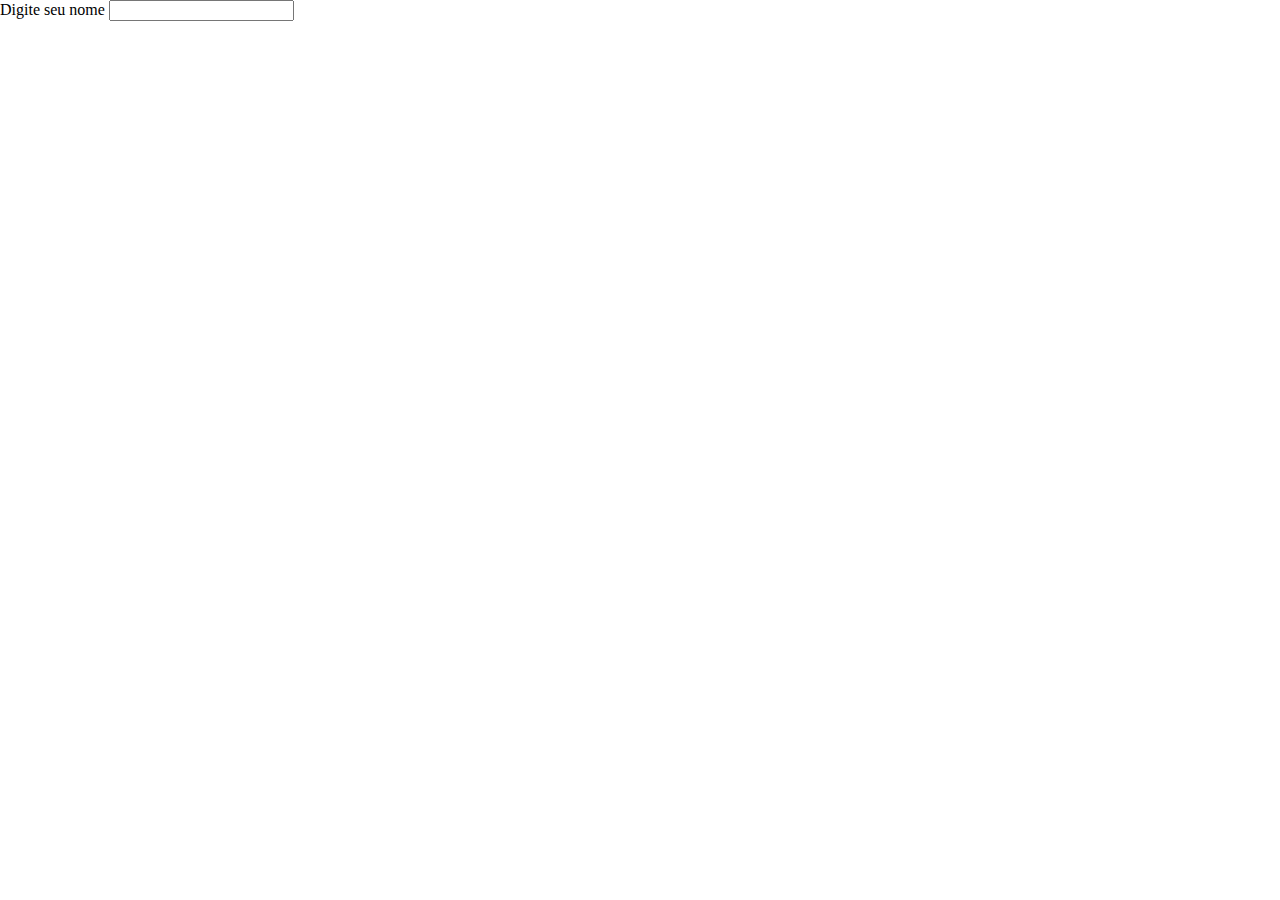
==== front_end/app/public/index.html @ 604ca3ef "estrutura basica feita | Definição de layout incompleta" ====
<!doctype html>
<html lang="pt-br">

<head>
  <meta charset="utf-8">
  <meta name="viewport" content="width=device-width, initial-scale=1">
  <meta name="description" content="">

  <title>CRUD</title>

  <link rel="canonical" href="https://v5.getbootstrap.com/docs/5.0/examples/album/">

    <!-- css bootStrap/only -->
    <link href="https://cdn.jsdelivr.net/npm/bootstrap@5.2.0/dist/css/bootstrap.min.css" rel="stylesheet" integrity="sha384-gH2yIJqKdNHPEq0n4Mqa/HGKIhSkIHeL5AyhkYV8i59U5AR6csBvApHHNl/vI1Bx" crossorigin="anonymous">

    <!-- bootstrap icons -->
    <link rel="stylesheet" href="https://cdn.jsdelivr.net/npm/bootstrap-icons@1.9.1/font/bootstrap-icons.css">

    <!-- javascripts bootStrap -->
    <script src="https://cdn.jsdelivr.net/npm/bootstrap@5.2.0/dist/js/bootstrap.bundle.min.js" integrity="sha384-A3rJD856KowSb7dwlZdYEkO39Gagi7vIsF0jrRAoQmDKKtQBHUuLZ9AsSv4jD4Xa" crossorigin="anonymous"></script>  

    <!-- boxIcons -->
    <link href='https://unpkg.com/boxicons@2.1.2/css/boxicons.min.css' rel='stylesheet'>

    <!-- StyleSheets -->
        <!-- Local -->
        <link rel="stylesheet" href="./style.css">
        <!--Global-->
        <link rel="stylesheet" href="./app.css">

</head>
<body>

    <!-- Components -->
    <main class="container_createAccount">
        <form action="" class="sing_up">
            <label for="username" class="label_info">
                Digite seu nome
            </label>
            <input type="text" name="nome" id="username" class="input_form">
        </form>
        <section class="sing_in"></section>
    </main>

</body>
</html>
---- front_end/app/public/style.css ----
/*====================*/
---- front_end/app/public/app.css ----
body, html
{
    margin: 0;
    padding: 0;
    box-sizing: border-box;
}

h1,
h2,
h3,
h4,
h5,
h6
{
    font-family: monospace;
    font-size: 1.7rem;
}
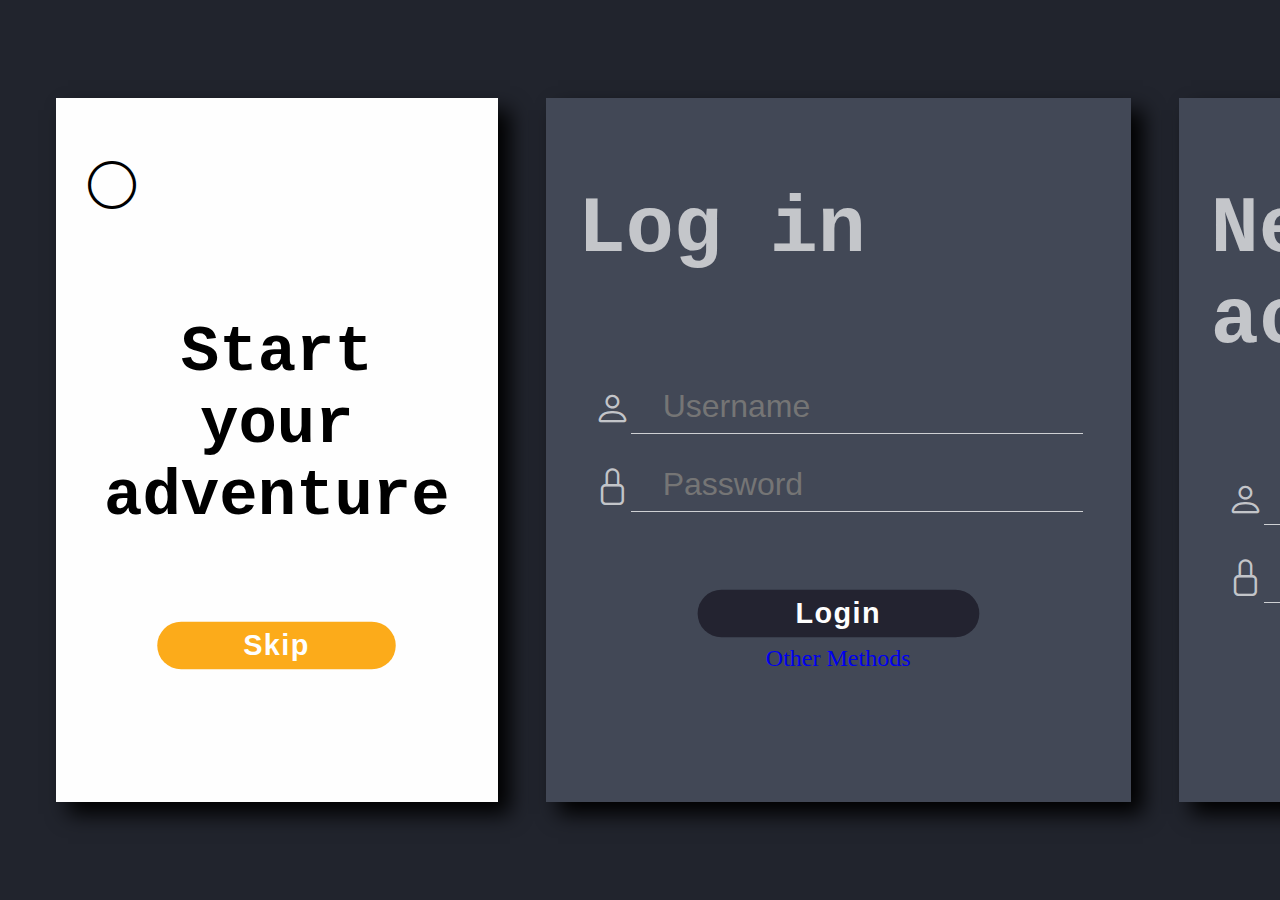
==== commit 6921c00e: "estrutura pronta, ainda não esta responsiva" ====
--- a/front_end/app/public/index.html
+++ b/front_end/app/public/index.html
@@ -6,7 +6,7 @@
   <meta name="viewport" content="width=device-width, initial-scale=1">
   <meta name="description" content="">
 
-  <title>CRUD</title>
+  <title>Temporario</title>
 
   <link rel="canonical" href="https://v5.getbootstrap.com/docs/5.0/examples/album/">
 
@@ -32,14 +32,56 @@
 <body>
 
     <!-- Components -->
-    <main class="container_createAccount">
-        <form action="" class="sing_up">
-            <label for="username" class="label_info">
-                Digite seu nome
-            </label>
-            <input type="text" name="nome" id="username" class="input_form">
-        </form>
-        <section class="sing_in"></section>
+    <main class="container_options">
+      <section class="container_box box_skip">
+        <header class="details">
+          <i class="bi bi-circle"></i>
+        </header>
+        <article class="text_container">
+          <h1 class="msg_card">Start your adventure</h1>
+        </article>
+        <article class="container_btn">
+          <button type="button" class="btn_options BTN_skip">Skip</button>
+        </article>
+      </section>
+      <section class="container_box container_login">
+          <form action="index.html" method="post" class="form form_login">
+            <h1 class="text-light">Log in</h1>
+            <br><br>
+            <div class="container_input">
+              <i class="bi bi-person"></i>
+              <input placeholder="Username" type="text" class="input_values" name="nome">
+            </div>
+            <div class="container_input">
+              <i class="bi bi-lock"></i>
+              <input placeholder="Password" type="password" class="input_values" name="senha">
+            </div>
+            <div class="container_buttons">
+              <button type="submit" class="btn_options btnDark">Login</button><br>
+              <a href="#" class="link_min">Other Methods</a>
+            </div>
+          </form>
+      </section>
+      <section class="container_box container_new_account">
+        <header class="header_card">
+          <form action="index.html" method="post" class="form form_new_account">
+            <h1 class="text-light">New <br> account</h1>
+            <br><br>
+            <div class="container_input">
+              <i class="bi bi-person"></i>
+              <input placeholder="Username" type="text" class="input_values" name="nome">
+            </div>
+            <div class="container_input">
+              <i class="bi bi-lock"></i>
+              <input placeholder="Password" type="password" class="input_values" name="senha">
+            </div>
+            <div class="container_buttons">
+              <button type="submit" class="btn_options btnDark">Next</button><br>
+              <a href="#" class="link_min">Other Methods</a>
+            </div>
+          </form>
+        </header>
+      </section>
     </main>
 
 </body>
--- a/front_end/app/public/style.css
+++ b/front_end/app/public/style.css
@@ -1,2 +1,152 @@
 
-/*====================*/
+/*========Geral=======*/
+body, html
+{
+    background: #21242d;
+    display: flex;
+    align-items: center;
+    justify-content: center;
+    min-height: 100vh;
+}
+
+/*Container 3 cards*/
+.container_options
+{
+    position: absolute;
+    display: grid;
+    grid-template-columns: 1fr 1fr 1fr;
+    justify-content: space-between;
+    width: 95%;
+    height: 80%;
+}
+
+/*Cards*/
+.container_box
+{
+    background: #fefefe;
+    margin: .5rem 1.5rem .5rem 1.5rem;
+}
+
+/*Card option skip*/
+.box_skip .details
+{
+    height: 25%;
+    display: flex;
+    align-items: center;
+    justify-content: start;
+    padding-left: 2rem
+}
+
+.box_skip
+{
+    box-shadow: 12px 12px 20px #000;
+}
+    
+
+.box_skip header i
+{
+    font-size: 3rem;
+}
+
+
+/*Text cards*/
+.text_container
+{
+    text-align: center;
+    padding: 0 3rem 0 3rem;
+}
+
+.msg_card
+{
+    font-weight: 900;
+    font-size: 4rem;
+}
+
+/*btn global*/
+.btn_options
+{
+    width: 60%;
+    background: #fcab1a;
+    border: none;
+    border-radius: 2rem;
+    padding: .5rem 1.5rem .5rem 1.5rem;
+    color: #fefefe;
+    font-weight: 900;
+    letter-spacing: .1rem;
+    font-size: 2rem;
+    transition: .3s;
+}
+
+/*btn skip*/
+.container_btn
+{
+    text-align: center;
+    padding: 3rem 0 0 0;
+}
+
+.btn_options 
+{
+    transform: translateY(-5px) scale(.9);
+}
+
+.container_login,
+.container_new_account
+{
+    background: #424856;
+    box-shadow: 12px 12px 20px rgb(0, 0, 0);
+}
+/*================================================*/
+/*container login*/
+.form
+{
+    padding: 2rem;
+}
+
+.text-light
+{
+    font-size: 5rem !important;
+    color: #fefefeb1;
+    font-weight: 900;
+}
+
+.container_input
+{
+    margin: .5rem;
+    padding: .5rem;
+    display: flex;
+    justify-content: space-evenly;
+}
+.container_input i
+{
+    color: #fefefeb3;
+    font-size: 2.3rem;
+    margin-top: .5rem;
+}
+.container_input .input_values
+{
+    outline: none;
+    background: transparent;
+    border: none;
+    font-size: 2rem;
+    color: #fefefe;
+    border-bottom: .01rem solid #fefefebf;
+    padding: .5rem 0 .5rem 2rem;
+}
+
+.container_buttons
+{
+    margin-top: 4.5rem;
+    text-align: center;
+}
+
+.btnDark
+{
+    background: #232330;
+}
+
+.link_min
+{
+    font-size: 1.5rem;
+    text-decoration: none;
+    color: #feefefe;
+}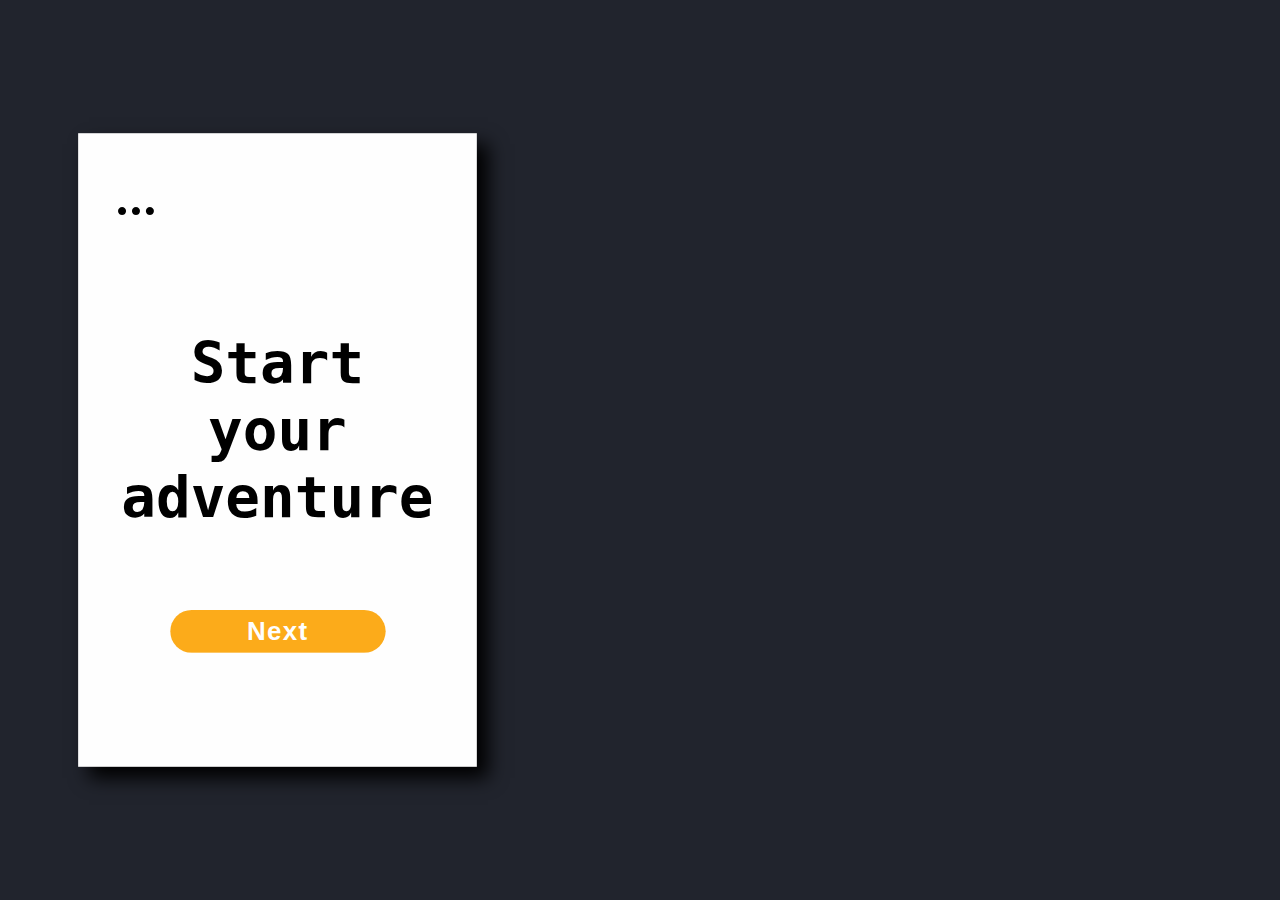
==== commit 30d057b7: "atualizado" ====
--- a/front_end/app/public/index.html
+++ b/front_end/app/public/index.html
@@ -35,52 +35,14 @@
     <main class="container_options">
       <section class="container_box box_skip">
         <header class="details">
-          <i class="bi bi-circle"></i>
+          <i class="bi bi-three-dots event_hover"></i>
         </header>
         <article class="text_container">
           <h1 class="msg_card">Start your adventure</h1>
         </article>
         <article class="container_btn">
-          <button type="button" class="btn_options BTN_skip">Skip</button>
+          <button type="button" class="btn_options BTN_skip">Next</button>
         </article>
-      </section>
-      <section class="container_box container_login">
-          <form action="index.html" method="post" class="form form_login">
-            <h1 class="text-light">Log in</h1>
-            <br><br>
-            <div class="container_input">
-              <i class="bi bi-person"></i>
-              <input placeholder="Username" type="text" class="input_values" name="nome">
-            </div>
-            <div class="container_input">
-              <i class="bi bi-lock"></i>
-              <input placeholder="Password" type="password" class="input_values" name="senha">
-            </div>
-            <div class="container_buttons">
-              <button type="submit" class="btn_options btnDark">Login</button><br>
-              <a href="#" class="link_min">Other Methods</a>
-            </div>
-          </form>
-      </section>
-      <section class="container_box container_new_account">
-        <header class="header_card">
-          <form action="index.html" method="post" class="form form_new_account">
-            <h1 class="text-light">New <br> account</h1>
-            <br><br>
-            <div class="container_input">
-              <i class="bi bi-person"></i>
-              <input placeholder="Username" type="text" class="input_values" name="nome">
-            </div>
-            <div class="container_input">
-              <i class="bi bi-lock"></i>
-              <input placeholder="Password" type="password" class="input_values" name="senha">
-            </div>
-            <div class="container_buttons">
-              <button type="submit" class="btn_options btnDark">Next</button><br>
-              <a href="#" class="link_min">Other Methods</a>
-            </div>
-          </form>
-        </header>
       </section>
     </main>
 
--- a/front_end/app/public/style.css
+++ b/front_end/app/public/style.css
@@ -15,7 +15,7 @@
     position: absolute;
     display: grid;
     grid-template-columns: 1fr 1fr 1fr;
-    justify-content: space-between;
+    justify-content: center;
     width: 95%;
     height: 80%;
 }
@@ -25,6 +25,7 @@
 {
     background: #fefefe;
     margin: .5rem 1.5rem .5rem 1.5rem;
+    transform: scale(.9);
 }
 
 /*Card option skip*/
@@ -46,6 +47,7 @@
 .box_skip header i
 {
     font-size: 3rem;
+    padding: .5rem;
 }
 
 
@@ -70,7 +72,7 @@
     border: none;
     border-radius: 2rem;
     padding: .5rem 1.5rem .5rem 1.5rem;
-    color: #fefefe;
+    color: #fefefecb;
     font-weight: 900;
     letter-spacing: .1rem;
     font-size: 2rem;
@@ -87,6 +89,13 @@
 .btn_options 
 {
     transform: translateY(-5px) scale(.9);
+    color: #fefefe;
+    transition: .3s;
+}
+
+.btn_options:hover
+{
+    transform: scale(.9) translateY(-15px);
 }
 
 .container_login,
@@ -95,58 +104,21 @@
     background: #424856;
     box-shadow: 12px 12px 20px rgb(0, 0, 0);
 }
-/*================================================*/
-/*container login*/
-.form
+
+
+/*=== event_hoverIcons ===*/
+.event_hover:hover
 {
-    padding: 2rem;
+    cursor: pointer;
+    transform: scale(.9);
+    background: rgb(70, 68, 68);
+    color: #fefefe;
+    transition: .3s;
+    border-radius: 1.7rem;
 }
 
-.text-light
+.event_hoverIcons:active
 {
-    font-size: 5rem !important;
-    color: #fefefeb1;
-    font-weight: 900;
-}
-
-.container_input
-{
-    margin: .5rem;
-    padding: .5rem;
-    display: flex;
-    justify-content: space-evenly;
-}
-.container_input i
-{
-    color: #fefefeb3;
-    font-size: 2.3rem;
-    margin-top: .5rem;
-}
-.container_input .input_values
-{
-    outline: none;
-    background: transparent;
-    border: none;
-    font-size: 2rem;
-    color: #fefefe;
-    border-bottom: .01rem solid #fefefebf;
-    padding: .5rem 0 .5rem 2rem;
-}
-
-.container_buttons
-{
-    margin-top: 4.5rem;
-    text-align: center;
-}
-
-.btnDark
-{
-    background: #232330;
-}
-
-.link_min
-{
-    font-size: 1.5rem;
-    text-decoration: none;
-    color: #feefefe;
+    transform: translateX(15px);
+    transition: .1s;
 }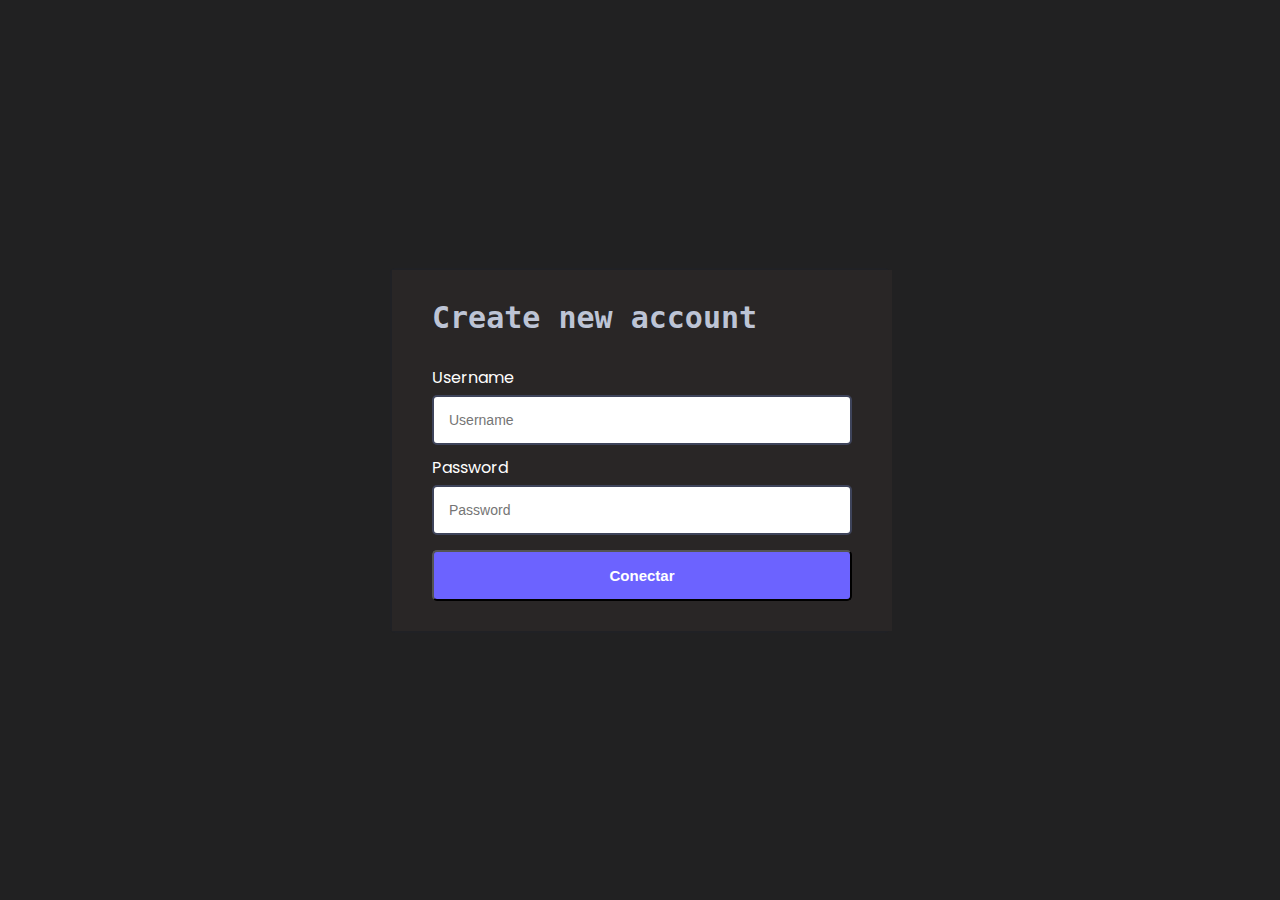
==== commit 146f2d51: "update username" ====
--- a/front_end/app/public/index.html
+++ b/front_end/app/public/index.html
@@ -6,7 +6,7 @@
   <meta name="viewport" content="width=device-width, initial-scale=1">
   <meta name="description" content="">
 
-  <title>Temporario</title>
+  <title>Create account</title>
 
   <link rel="canonical" href="https://v5.getbootstrap.com/docs/5.0/examples/album/">
 
@@ -32,19 +32,22 @@
 <body>
 
     <!-- Components -->
-    <main class="container_options">
-      <section class="container_box box_skip">
-        <header class="details">
-          <i class="bi bi-three-dots event_hover"></i>
-        </header>
-        <article class="text_container">
-          <h1 class="msg_card">Start your adventure</h1>
-        </article>
-        <article class="container_btn">
-          <button type="button" class="btn_options BTN_skip">Next</button>
-        </article>
-      </section>
-    </main>
+    <!-- Code by: João Victor -->
+    <div class="container">
+      <div class="header">
+        <h2>Create new account</h2>
+      </div>
+      <form method="post" action="../../../back_end/public/validation_new_account.php" class="form" id="form">
+              <label for="username">Username</label>
+              <input class="form-control" name="username" type="text" id="username" placeholder="Username">
+              <label for="password">Password</label>
+              <input class="form-control" name="password" type="password" id="password" placeholder="Password">
+              <button type="submit">Conectar</button>
+      </form>
+  </div>
+
+    <!-- === Scripts Sheets === -->
+    <script src="./script.js"></script>
 
 </body>
 </html>--- a/front_end/app/public/style.css
+++ b/front_end/app/public/style.css
@@ -1,124 +1,90 @@
 
 /*========Geral=======*/
-body, html
-{
-    background: #21242d;
+@import url('https://fonts.googleapis.com/css2?family=Poppins:wght@500;600&display=swap');
+
+* {
+    margin: 0;
+    padding: 0;
+    box-sizing: border-box;
+}
+
+body {
+    background: #212122;
     display: flex;
+    font-family: Poppins;
     align-items: center;
     justify-content: center;
     min-height: 100vh;
+
+    border: 0;
 }
 
-/*Container 3 cards*/
-.container_options
-{
-    position: absolute;
-    display: grid;
-    grid-template-columns: 1fr 1fr 1fr;
-    justify-content: center;
-    width: 95%;
-    height: 80%;
+.container {
+    background-color: #212224;
+    border-radius: 5px;
+    border: 2px solid #202125;
+    width: 500px;
+    max-width: 100%;
 }
 
-/*Cards*/
-.container_box
-{
-    background: #fefefe;
-    margin: .5rem 1.5rem .5rem 1.5rem;
-    transform: scale(.9);
+.header {
+    padding: 30px 40px;
+    background-color: #292626;
+    width: 500px;
 }
 
-/*Card option skip*/
-.box_skip .details
-{
-    height: 25%;
-    display: flex;
-    align-items: center;
-    justify-content: start;
-    padding-left: 2rem
+.header h2 {
+    font-weight: 600;
+    color: #bdc4d5;
+    font-size: 30px;
 }
 
-.box_skip
-{
-    box-shadow: 12px 12px 20px #000;
-}
-    
-
-.box_skip header i
-{
-    font-size: 3rem;
-    padding: .5rem;
+.form {
+    padding: 0 40px 30px;
+    background-color: #292626;
+    width: 500px;
 }
 
-
-/*Text cards*/
-.text_container
-{
-    text-align: center;
-    padding: 0 3rem 0 3rem;
+.form-control {
+    margin-bottom: 10px;
+    padding-bottom: 20px;
+    position: relative;
+    background: transparent;
 }
 
-.msg_card
-{
-    font-weight: 900;
-    font-size: 4rem;
+label {
+    display: inline-block;
+    margin-bottom: 5px;
+    color: #fefefe;
 }
 
-/*btn global*/
-.btn_options
-{
-    width: 60%;
-    background: #fcab1a;
-    border: none;
-    border-radius: 2rem;
-    padding: .5rem 1.5rem .5rem 1.5rem;
-    color: #fefefecb;
-    font-weight: 900;
-    letter-spacing: .1rem;
-    font-size: 2rem;
-    transition: .3s;
+.form-control{
+    border: 2px solid #3E445B;
+    background: rgb(255, 255, 255);
+    border-radius: 5px;
+    outline: none !important;
+    display: block;
+    font-size: 14px;
+    width: 100%;
+    padding: 15px;
+    color: #242424;    
 }
 
-/*btn skip*/
-.container_btn
-{
-    text-align: center;
-    padding: 3rem 0 0 0;
+.form button {
+    background-color: #6C63FF;
+    border-radius: 5px;
+    color: #fff;
+    padding: 15px;
+    font-size: 15px;
+    font-weight: 600;
+    width: 100%;
+
+    margin-top: 5px;
+
+    cursor: pointer;
 }
 
-.btn_options 
-{
-    transform: translateY(-5px) scale(.9);
-    color: #fefefe;
-    transition: .3s;
-}
-
-.btn_options:hover
-{
-    transform: scale(.9) translateY(-15px);
-}
-
-.container_login,
-.container_new_account
-{
-    background: #424856;
-    box-shadow: 12px 12px 20px rgb(0, 0, 0);
-}
-
-
-/*=== event_hoverIcons ===*/
-.event_hover:hover
-{
-    cursor: pointer;
-    transform: scale(.9);
-    background: rgb(70, 68, 68);
-    color: #fefefe;
-    transition: .3s;
-    border-radius: 1.7rem;
-}
-
-.event_hoverIcons:active
-{
-    transform: translateX(15px);
-    transition: .1s;
+.form button:hover {
+    background-color: #584ff5;
+    transition: 0.3s;
 }